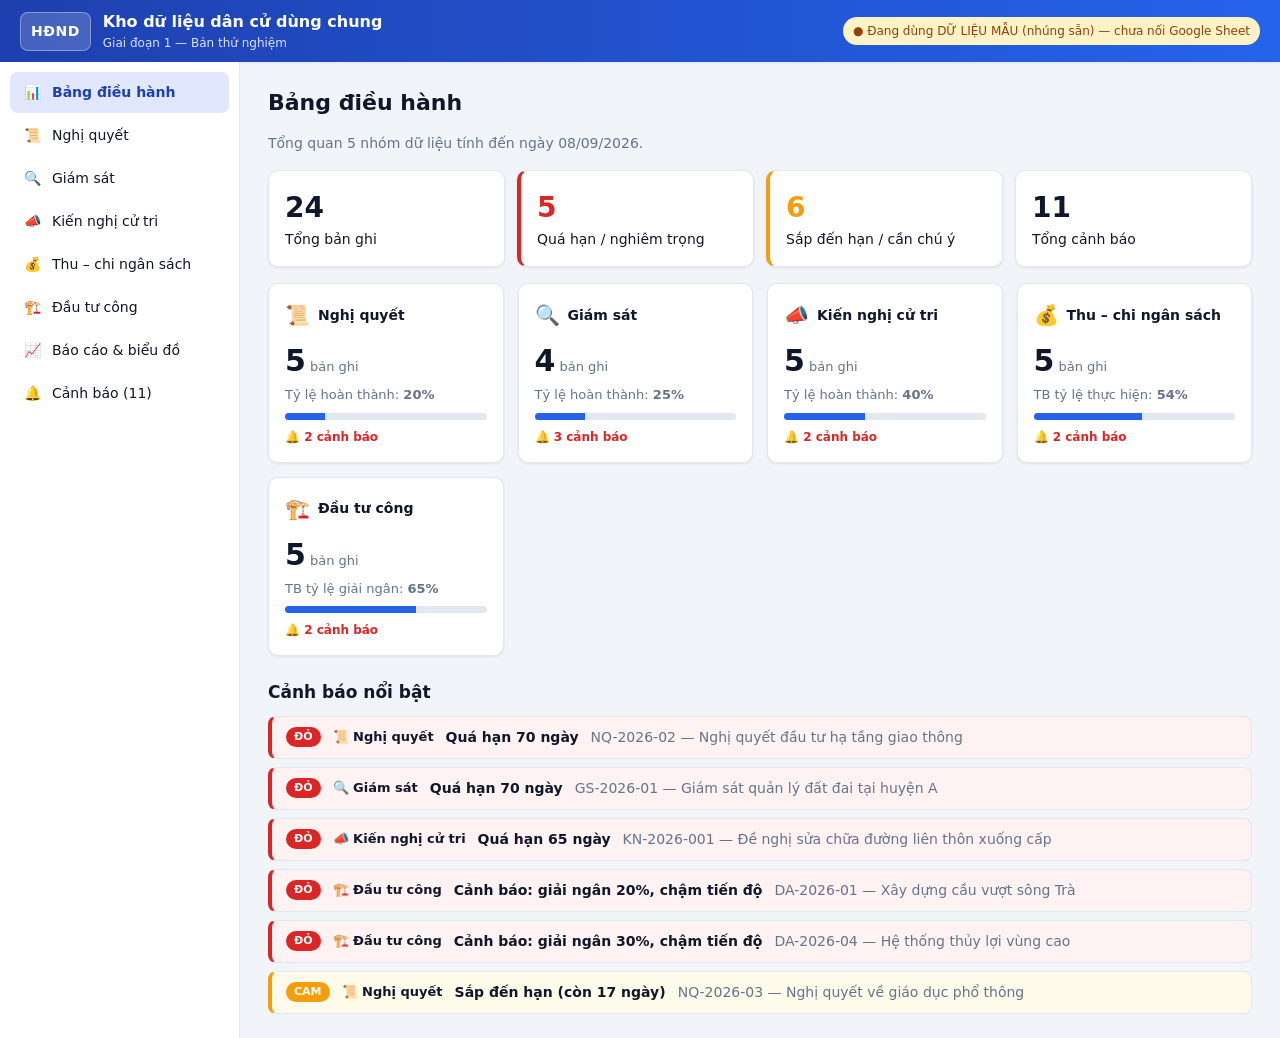
==== frontend/index.html @ eebc44c3 "Khung Kho du lieu dan cu dung chung (giai doan 1) - Frontend tieng Viet: dashboard, 5 nhom du lieu (" ====
<!DOCTYPE html>
<html lang="vi">
<head>
  <meta charset="UTF-8">
  <meta name="viewport" content="width=device-width, initial-scale=1.0">
  <title>Kho dữ liệu dân cử dùng chung</title>
  <link rel="stylesheet" href="css/styles.css">
</head>
<body>
  <header class="topbar">
    <div class="brand">
      <div class="logo">HĐND</div>
      <div>
        <div id="app-name" class="app-name">Kho dữ liệu dân cử dùng chung</div>
        <div id="app-subtitle" class="app-subtitle">Giai đoạn 1 — Bản thử nghiệm</div>
      </div>
    </div>
    <div id="data-source" class="data-source">Đang tải…</div>
  </header>

  <div class="layout">
    <aside class="sidebar">
      <nav id="nav"><div class="muted" style="padding:12px">Đang tải…</div></nav>
    </aside>
    <main id="view" class="content">
      <div class="loading">Đang tải dữ liệu…</div>
    </main>
  </div>

  <!-- Thứ tự nạp: cấu hình → tiện ích → dữ liệu → lớp truy cập → logic → app -->
  <script src="js/config.js"></script>
  <script src="js/util.js"></script>
  <script src="js/data/schema.js"></script>
  <script src="js/data/sampleData.js"></script>
  <script src="js/data/mockService.js"></script>
  <script src="js/data/appsScriptService.js"></script>
  <script src="js/data/dataService.js"></script>
  <script src="js/alerts.js"></script>
  <script src="js/charts.js"></script>
  <script src="js/app.js"></script>
</body>
</html>
---- frontend/css/styles.css ----
/* styles.css — Giao diện đơn giản, tiếng Việt, ưu tiên dễ đọc trên trình duyệt nội bộ. */
:root {
  --blue: #1e40af; --blue-2: #2563eb; --bg: #f1f5f9; --panel: #ffffff;
  --line: #e2e8f0; --text: #0f172a; --muted: #64748b;
  --ok: #16a34a; --warn: #f59e0b; --bad: #dc2626;
  --radius: 10px; --shadow: 0 1px 3px rgba(0,0,0,.08);
}
* { box-sizing: border-box; }
body {
  margin: 0; background: var(--bg); color: var(--text);
  font-family: system-ui, "Segoe UI", Roboto, Arial, sans-serif; font-size: 14px; line-height: 1.5;
}
a { color: var(--blue-2); text-decoration: none; }
.muted { color: var(--muted); }
code { background: #eef2ff; padding: 1px 5px; border-radius: 4px; font-size: 12px; }

/* Thanh trên cùng */
.topbar {
  display: flex; align-items: center; justify-content: space-between;
  background: linear-gradient(90deg, var(--blue), var(--blue-2)); color: #fff;
  padding: 10px 20px; box-shadow: var(--shadow);
}
.brand { display: flex; align-items: center; gap: 12px; }
.logo {
  background: rgba(255,255,255,.18); border: 1px solid rgba(255,255,255,.35);
  font-weight: 700; padding: 8px 10px; border-radius: 8px; letter-spacing: .5px;
}
.app-name { font-weight: 700; font-size: 16px; }
.app-subtitle { font-size: 12px; opacity: .85; }
.data-source { font-size: 12px; padding: 5px 10px; border-radius: 20px; background: rgba(255,255,255,.15); }
.data-source.mock { background: #fef3c7; color: #92400e; }
.data-source.live { background: #dcfce7; color: #166534; }

/* Bố cục */
.layout { display: flex; min-height: calc(100vh - 57px); }
.sidebar { width: 240px; background: var(--panel); border-right: 1px solid var(--line); flex-shrink: 0; }
#nav { display: flex; flex-direction: column; padding: 10px; gap: 2px; position: sticky; top: 10px; }
#nav a {
  display: flex; align-items: center; gap: 10px; padding: 10px 12px; border-radius: 8px;
  color: var(--text); font-weight: 500;
}
#nav a span { width: 20px; text-align: center; }
#nav a:hover { background: #f1f5f9; }
#nav a.active { background: #e0e7ff; color: var(--blue); font-weight: 700; }
.content { flex: 1; padding: 24px 28px; max-width: 1200px; }
.loading { color: var(--muted); padding: 40px; text-align: center; }

h1 { font-size: 22px; margin: 0 0 4px; }
h2 { font-size: 17px; margin: 24px 0 10px; }
h3 { font-size: 15px; margin: 0 0 12px; }

/* Thẻ chỉ số tổng */
.stat-row { display: grid; grid-template-columns: repeat(auto-fit, minmax(150px, 1fr)); gap: 12px; margin: 16px 0; }
.stat { background: var(--panel); border: 1px solid var(--line); border-radius: var(--radius); padding: 16px; box-shadow: var(--shadow); }
.stat-num { font-size: 28px; font-weight: 800; }
.stat.do { border-left: 4px solid var(--bad); } .stat.do .stat-num { color: var(--bad); }
.stat.cam { border-left: 4px solid var(--warn); } .stat.cam .stat-num { color: var(--warn); }

/* Thẻ 5 nhóm */
.cards { display: grid; grid-template-columns: repeat(auto-fill, minmax(220px, 1fr)); gap: 14px; margin-top: 8px; }
.card { background: var(--panel); border: 1px solid var(--line); border-radius: var(--radius); padding: 16px; box-shadow: var(--shadow); color: var(--text); display: block; transition: transform .1s, box-shadow .1s; }
.card:hover { transform: translateY(-2px); box-shadow: 0 4px 12px rgba(0,0,0,.1); }
.card-head { display: flex; align-items: center; gap: 8px; }
.card-icon { font-size: 20px; }
.card-title { font-weight: 700; }
.card-num { font-size: 30px; font-weight: 800; margin: 8px 0 2px; }
.card-num span { font-size: 13px; font-weight: 400; color: var(--muted); }
.card-meta { font-size: 13px; color: var(--muted); }
.progress { height: 7px; background: #e2e8f0; border-radius: 6px; margin: 8px 0; overflow: hidden; }
.progress div { height: 100%; background: var(--blue-2); }
.card-alert { font-size: 12px; color: var(--muted); }
.card-alert.has { color: var(--bad); font-weight: 600; }

/* Thanh công cụ tra cứu */
.toolbar { display: flex; flex-wrap: wrap; gap: 8px; margin: 14px 0; align-items: center; }
.toolbar input, .toolbar select {
  padding: 8px 10px; border: 1px solid var(--line); border-radius: 8px; font-size: 14px; background: #fff;
}
.toolbar input#q { flex: 1; min-width: 220px; }
.btn { background: var(--blue-2); color: #fff; border: none; padding: 8px 14px; border-radius: 8px; cursor: pointer; font-size: 14px; }
.btn:hover { background: var(--blue); }
.btn-ghost { background: #fff; border: 1px solid var(--line); padding: 8px 12px; border-radius: 8px; cursor: pointer; }

/* Bảng */
.table-meta { font-size: 13px; color: var(--muted); margin-bottom: 6px; }
.table-scroll { overflow-x: auto; border: 1px solid var(--line); border-radius: var(--radius); background: #fff; }
table { border-collapse: collapse; width: 100%; font-size: 13px; }
thead th { background: #f8fafc; text-align: left; padding: 10px; border-bottom: 2px solid var(--line); white-space: nowrap; position: sticky; top: 0; }
th.sortable { cursor: pointer; user-select: none; }
th.sortable:hover { background: #eef2ff; }
tbody td { padding: 9px 10px; border-bottom: 1px solid var(--line); vertical-align: top; }
tbody tr:hover { background: #f8fafc; }
td.status { font-weight: 600; }
td.status.ok { color: var(--ok); }
td.status.warn { color: var(--warn); }
td.status.bad { color: var(--bad); }

.pager { display: flex; align-items: center; gap: 12px; justify-content: center; margin: 14px 0; }
.pager button { padding: 6px 14px; border: 1px solid var(--line); background: #fff; border-radius: 8px; cursor: pointer; }
.pager button:disabled { opacity: .4; cursor: default; }

/* Cảnh báo */
.alert-list { display: flex; flex-direction: column; gap: 8px; }
.alert-item {
  display: flex; align-items: center; gap: 12px; flex-wrap: wrap;
  background: #fff; border: 1px solid var(--line); border-left: 4px solid var(--muted);
  border-radius: 8px; padding: 10px 14px;
}
.alert-item.do { border-left-color: var(--bad); background: #fef2f2; }
.alert-item.cam { border-left-color: var(--warn); background: #fffbeb; }
.alert-tag { font-size: 11px; font-weight: 800; padding: 2px 8px; border-radius: 20px; color: #fff; }
.alert-item.do .alert-tag { background: var(--bad); }
.alert-item.cam .alert-tag { background: var(--warn); }
.alert-group { font-weight: 600; font-size: 13px; }
.alert-title { font-weight: 700; }
.alert-detail { color: var(--muted); flex: 1; }

/* Báo cáo & biểu đồ */
.report-grid { display: grid; grid-template-columns: 1fr 1fr; gap: 16px; }
.panel { background: #fff; border: 1px solid var(--line); border-radius: var(--radius); padding: 18px; box-shadow: var(--shadow); }
.panel.wide { grid-column: 1 / -1; }

.bar-chart { display: flex; flex-direction: column; gap: 10px; }
.bar-row { display: grid; grid-template-columns: 200px 1fr 90px; align-items: center; gap: 10px; }
.bar-label { font-size: 13px; overflow: hidden; text-overflow: ellipsis; white-space: nowrap; }
.bar-track { background: #eef2f7; border-radius: 6px; height: 20px; overflow: hidden; }
.bar-fill { height: 100%; border-radius: 6px; }
.bar-value { text-align: right; font-weight: 600; font-size: 13px; }

.donut-wrap { display: flex; align-items: center; gap: 20px; flex-wrap: wrap; }
.donut-total { font-size: 13px; font-weight: 700; fill: var(--text); }
.legend { display: flex; flex-direction: column; gap: 6px; font-size: 13px; }
.legend-item { display: flex; align-items: center; gap: 8px; }
.legend-dot { width: 12px; height: 12px; border-radius: 3px; display: inline-block; }

.error-box { background: #fef2f2; border: 1px solid #fecaca; color: #991b1b; padding: 16px; border-radius: var(--radius); }

@media (max-width: 820px) {
  .layout { flex-direction: column; }
  .sidebar { width: 100%; border-right: none; border-bottom: 1px solid var(--line); }
  #nav { flex-direction: row; flex-wrap: wrap; position: static; }
  .report-grid { grid-template-columns: 1fr; }
  .bar-row { grid-template-columns: 120px 1fr 70px; }
}
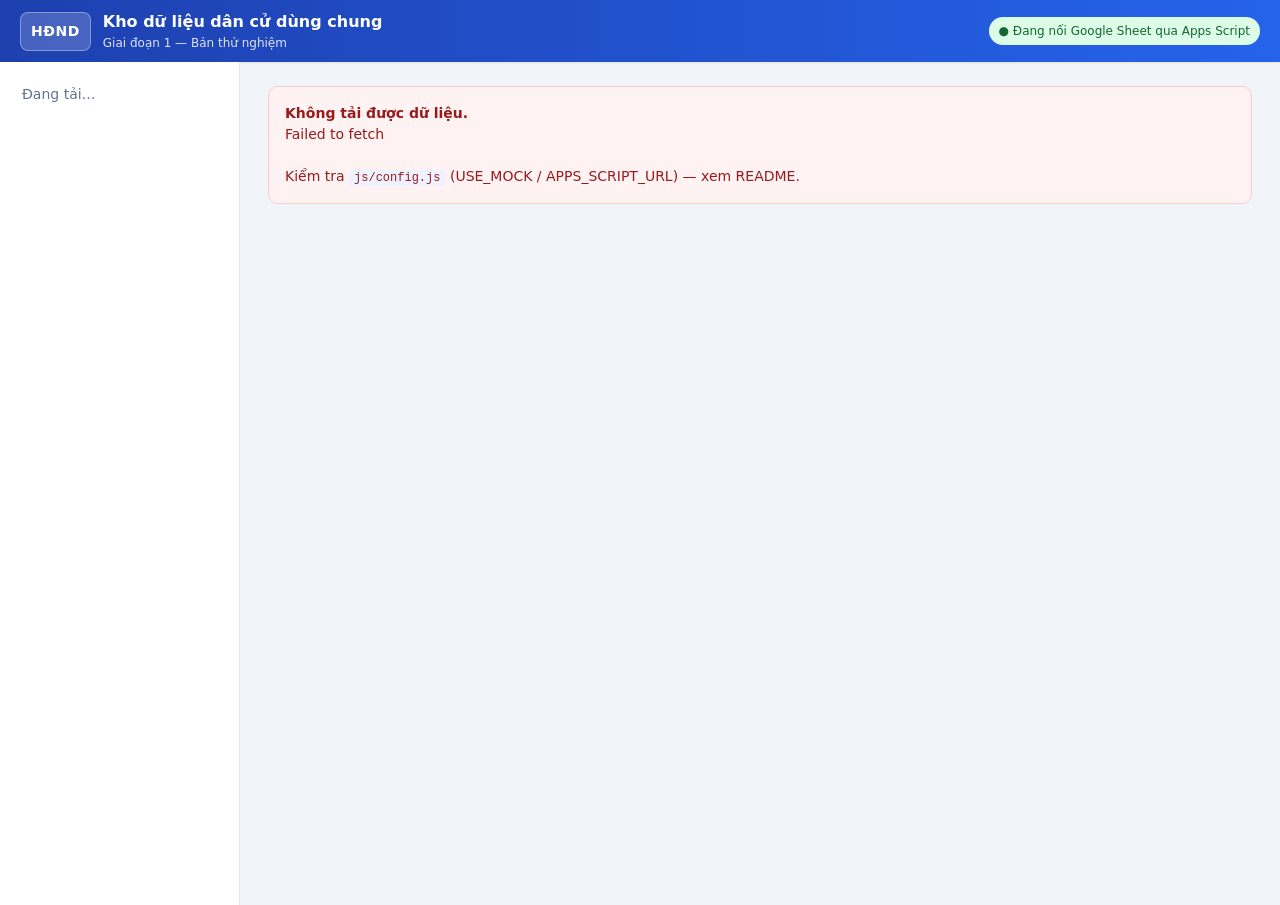
==== commit 5eea028a: "Them trang Phieu yeu cau nghiep vu (cac Ban dien online) - Frontend: trang #phieu voi 3 truong dau +" ====
--- a/frontend/index.html
+++ b/frontend/index.html
@@ -31,6 +31,7 @@
   <script src="js/config.js"></script>
   <script src="js/util.js"></script>
   <script src="js/data/schema.js"></script>
+  <script src="js/data/phieuSchema.js"></script>
   <script src="js/data/sampleData.js"></script>
   <script src="js/data/mockService.js"></script>
   <script src="js/data/appsScriptService.js"></script>
--- a/frontend/css/styles.css
+++ b/frontend/css/styles.css
@@ -135,6 +135,20 @@
 
 .error-box { background: #fef2f2; border: 1px solid #fecaca; color: #991b1b; padding: 16px; border-radius: var(--radius); }
 
+/* Phiếu yêu cầu */
+.phieu-form { background: #fff; border: 1px solid var(--line); border-radius: var(--radius); padding: 20px; box-shadow: var(--shadow); max-width: 900px; }
+.phieu-head { display: grid; grid-template-columns: 1fr 1fr 1fr; gap: 12px; margin-bottom: 16px; padding-bottom: 16px; border-bottom: 1px solid var(--line); }
+.field { display: block; margin-bottom: 16px; }
+.field > span, .field label span { display: block; font-weight: 600; margin-bottom: 5px; }
+.field input, .field textarea { width: 100%; padding: 9px 10px; border: 1px solid var(--line); border-radius: 8px; font: inherit; font-size: 14px; }
+.field textarea { resize: vertical; }
+.field .hint { color: var(--muted); font-size: 12.5px; font-style: italic; margin: 0 0 6px; }
+.req { color: var(--bad); }
+.form-msg { padding: 10px 12px; border-radius: 8px; margin-bottom: 12px; font-weight: 600; }
+.form-msg.ok { background: #dcfce7; color: #166534; }
+.form-msg.bad { background: #fef2f2; color: #991b1b; }
+@media (max-width: 640px) { .phieu-head { grid-template-columns: 1fr; } }
+
 @media (max-width: 820px) {
   .layout { flex-direction: column; }
   .sidebar { width: 100%; border-right: none; border-bottom: 1px solid var(--line); }
